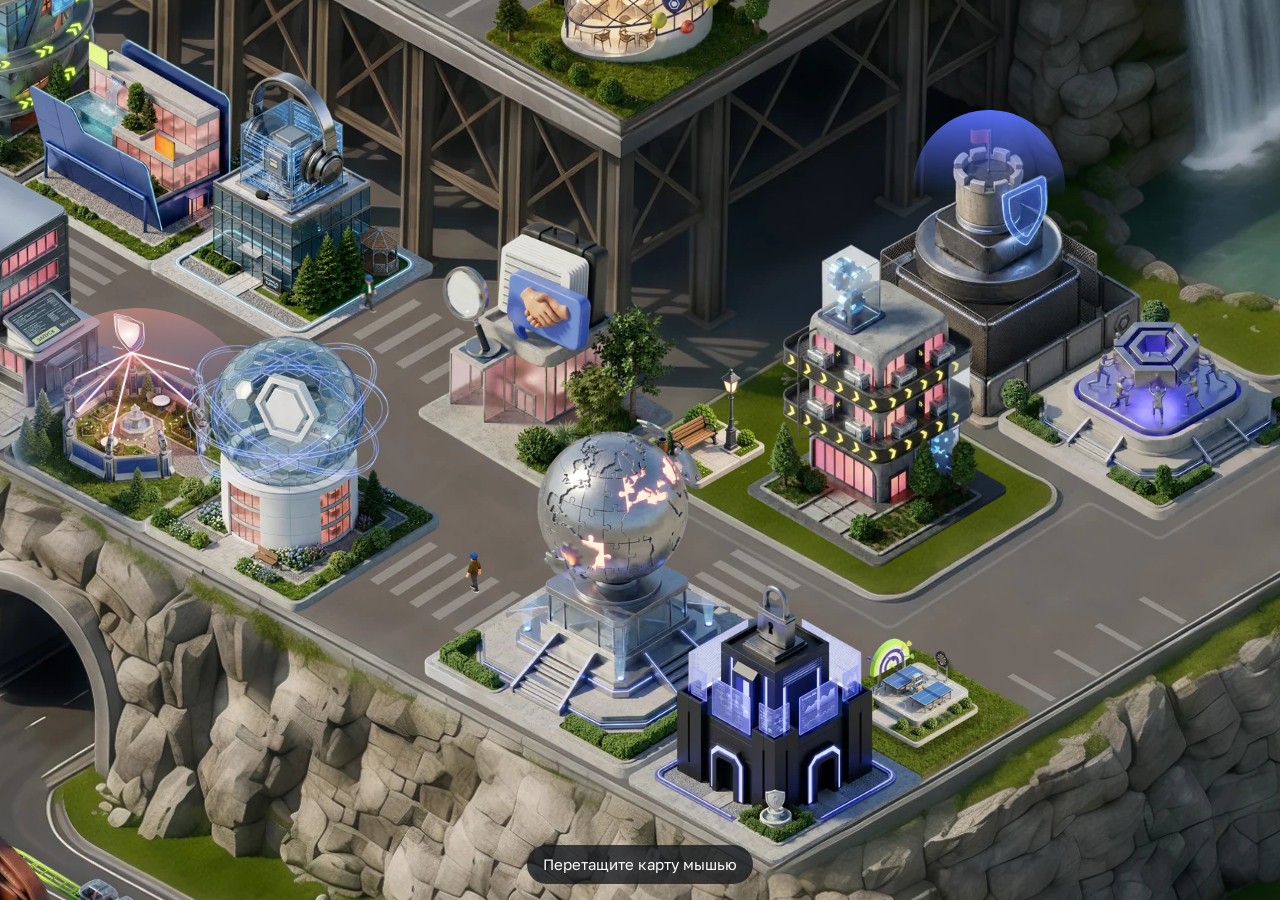
==== index.html @ aabb8e50 "Обновлён спрайт ходьбы пешехода (m1, вниз), версия кэша 20261022c" ====
<!doctype html>
<html lang="ru" class="ctc-doc">
<head>
  <meta charset="utf-8">
  <meta name="viewport" content="width=device-width, initial-scale=1, viewport-fit=cover">
  <title>Город CrossTech - интерактивная карта</title>
  <meta name="description" content="Интерактивная карта кибергорода CrossTech: здания отделов, машины, жители.">
  <meta name="theme-color" content="#6f8f2e">
  <link rel="stylesheet" href="css/city.css?v=20261022c">
</head>
<body>

  <!--
    Корневой блок карты. При встраивании прямо в страницу сайта достаточно
    перенести этот <section>, <dialog> ниже и подключить css/js (см. README).
    Карта в реальном размере макета; data-scale="0.6" — уменьшить, если понадобится.
  -->
  <section class="ctc" id="ctc-city" data-state="loading"
           aria-labelledby="ctc-title" aria-describedby="ctc-help">
    <h1 class="ctc-sr" id="ctc-title">Интерактивная карта города CrossTech</h1>
    <p class="ctc-sr" id="ctc-help">Здания на карте — кнопки. Нажмите на здание или выберите его клавишей Tab и нажмите Enter, чтобы открыть описание.</p>

    <div class="ctc-viewport" tabindex="-1">
      <div class="ctc-sizer">
        <div class="ctc-stage" role="group" aria-label="Карта города">
          <img class="ctc-bg" alt="" width="3029" height="2274" fetchpriority="high"
               src="assets/map/city-bg-small.webp?v=20261022c"
               data-src-small="assets/map/city-bg-small.webp?v=20261022c"
               data-src-full="assets/map/city-bg.webp?v=20261022c">
          <div class="ctc-world"></div>
          <div class="ctc-clouds" aria-hidden="true"></div>
        </div>
      </div>
    </div>

    <div class="ctc-hint" aria-hidden="true"></div>
    <div class="ctc-loader" aria-hidden="true">Загружаем город…</div>
    <noscript><p style="position:absolute;inset:auto 0 0 0;margin:0;padding:12px;background:#fff;text-align:center">Для интерактивной карты включите JavaScript.</p></noscript>
  </section>

  <dialog class="ctc-dialog" id="ctc-dialog" aria-labelledby="ctc-dialog-title" aria-describedby="ctc-dialog-text">
    <div class="ctc-card">
      <div class="ctc-card__head">
        <span class="ctc-tag" hidden></span>
        <button class="ctc-close" type="button" aria-label="Закрыть">
          <svg viewBox="0 0 36.3384 36.3384" aria-hidden="true" focusable="false">
            <circle cx="18.1692" cy="18.1692" r="18.1692"/>
            <path d="M11.0231 22.134L15.3292 17.8278L11.0762 13.5748L13.5748 11.0762L17.8278 15.3292L22.134 11.0231L24.7389 13.628L20.4328 17.9342L24.6858 22.1871L22.1871 24.6858L17.9342 20.4328L13.628 24.7389L11.0231 22.134Z"/>
          </svg>
        </button>
      </div>
      <div class="ctc-card__pic"><img alt="" width="986" height="836" decoding="async"></div>
      <div class="ctc-card__body">
        <h2 class="ctc-card__title" id="ctc-dialog-title"></h2>
        <div class="ctc-card__text" id="ctc-dialog-text"></div>
      </div>
      <div class="ctc-card__actions" hidden><a class="ctc-btn" href="#"></a></div>
    </div>
  </dialog>

  <script src="js/links.js?v=20261022c"></script>
  <script src="js/config.js?v=20261022c"></script>
  <script src="js/scene-data.js?v=20261022c"></script>
  <script src="js/city.js?v=20261022c"></script>
</body>
</html>
---- css/city.css ----
/*
 * Город CrossTech — стили стенда.
 * Все классы с префиксом ctc-, глобальные теги не переопределяются,
 * поэтому файл можно подключать на страницу сайта без конфликтов.
 */

/* Golos Text (SIL OFL 1.1, assets/fonts/OFL.txt) встроен в CSS, чтобы работал и при открытии с диска */
@font-face {
  font-family: 'CTC Golos Text';
  src: url([data-uri]) format('woff2');
  font-weight: 400 600;
  font-style: normal;
  font-display: swap;
  unicode-range: U+0301, U+0400-045F, U+0490-0491, U+04B0-04B1, U+2116;
}
@font-face {
  font-family: 'CTC Golos Text';
  src: url([data-uri]) format('woff2');
  font-weight: 400 600;
  font-style: normal;
  font-display: swap;
  unicode-range: U+0000-00FF, U+0131, U+0152-0153, U+02BB-02BC, U+02C6, U+02DA, U+02DC, U+2000-206F, U+20AC, U+2122, U+2212, U+FEFF, U+FFFD;
}

/* ------------------------------------------------------------------ страница стенда
 * Только для самостоятельного index.html; при встраивании секции не нужны.
 */
html.ctc-doc, html.ctc-doc body {
  margin: 0;
  padding: 0;
  height: 100%;
  background: #6f8f2e;
}
html.ctc-doc, html.ctc-doc body { overflow: hidden; }   /* на странице стенда только карта — прокрутка не нужна */
html.ctc-lock { overflow: hidden; }

/* ------------------------------------------------------------------ корень */
.ctc, .ctc-dialog {
  --ctc-font: 'CTC Golos Text', 'Golos Text', system-ui, -apple-system, 'Segoe UI', Roboto, Arial, sans-serif;
  --ctc-ease: cubic-bezier(.42, 0, .58, 1);
}
.ctc {
  --ctc-k: 0.4;                 /* масштаб карты, считает JS */
  position: relative;
  box-sizing: border-box;
  width: 100%;
  height: var(--ctc-h, auto);
  aspect-ratio: var(--ctc-ratio, auto);
  overflow: hidden;
  background: #6f8f2e;
  font-family: var(--ctc-font);
  line-height: 1.25;
  color: #000;
  -webkit-text-size-adjust: 100%;
  -webkit-tap-highlight-color: transparent;
}
.ctc *, .ctc *::before, .ctc *::after { box-sizing: inherit; }



.ctc-sr {
  position: absolute !important;
  width: 1px; height: 1px;
  margin: -1px; padding: 0;
  overflow: hidden;
  clip: rect(0 0 0 0);
  white-space: nowrap;
  border: 0;
}

/* Скролл-контейнер: в режиме «fit» карта вписана целиком, в режиме «pan» её двигают пальцем */
.ctc-viewport {
  position: absolute;
  inset: 0;
  overflow: hidden;
  overscroll-behavior: contain;
  scrollbar-width: none;
  outline: none;
}
.ctc-viewport::-webkit-scrollbar { display: none; }
.ctc[data-mode="pan"] .ctc-viewport {
  overflow: auto;
  touch-action: pan-x pan-y;   /* только прокрутка пальцем, без щипкового зума */
  -webkit-overflow-scrolling: touch;
  cursor: grab;
}
.ctc[data-mode="pan"] .ctc-viewport.is-dragging { cursor: grabbing; }

.ctc-sizer {
  position: relative;
  width: calc(3029px * var(--ctc-k));
  height: calc(2274px * var(--ctc-k));
  margin: 0 auto;
}

/* Сцена в координатах макета, масштабируется одним transform — координаты не «съезжают» */
.ctc-stage {
  position: absolute;
  left: 0; top: 0;
  width: 3029px;
  height: 2274px;
  transform: scale(var(--ctc-k));
  transform-origin: 0 0;
  overflow: hidden;
  contain: layout paint;
  user-select: none;
  -webkit-user-select: none;
}
.ctc-stage img { -webkit-user-drag: none; user-select: none; }

.ctc-bg {
  position: absolute;
  left: 0; top: 0;
  width: 3029px;
  height: 2274px;
  display: block;
  max-width: none;
  pointer-events: none;
}

.ctc-world {
  position: absolute;
  inset: 0;
  pointer-events: none;
}

/* ------------------------------------------------------------------ здания */
.ctc-bld {
  position: absolute;
  left: 0; top: 0;
  width: 0; height: 0;
  pointer-events: none;
  transition: opacity .2s var(--ctc-ease), filter .2s var(--ctc-ease);
}
@media (hover: hover) and (pointer: fine) {
  .ctc-bld:hover { opacity: .7; }
}
.ctc-bld.is-active { opacity: .7; }
.ctc-bld.is-kbd-focus {
  opacity: 1;
  filter: drop-shadow(0 0 3px #fff) drop-shadow(0 0 10px #2f6bff);
}

.ctc-part {
  position: absolute;
  display: flex;
  align-items: center;
  justify-content: center;
  pointer-events: none;
}
.ctc-inner {
  position: relative;
  flex: none;
}
.ctc-clip {
  position: absolute;
  inset: 0;
}
.ctc-clip.is-crop { overflow: hidden; }
.ctc-img {
  position: absolute;
  display: block;
  max-width: none;
  pointer-events: none;
}
/* Зона клика повторяет силуэт здания (clip-path строится по альфа-каналу картинки) */
.ctc-hit {
  position: absolute;
  display: block;
  margin: 0;
  padding: 0;
  border: 0;
  border-radius: 0;
  background: transparent;
  color: transparent;
  font: inherit;
  cursor: pointer;
  pointer-events: auto;
  -webkit-appearance: none;
  appearance: none;
  outline: none;
  touch-action: manipulation;
}

/* ------------------------------------------------------------------ плашка с названием при наведении
 * Макет Figma 671:1276. Положение и форму (шестигранник по размеру текста) считает JS.
 */
.ctc-tip {
  position: absolute;
  left: 0; top: 0;
  z-index: 5500;               /* над облаками */
  pointer-events: none;
  opacity: 0;
  visibility: hidden;
  transform: translateY(6px);
  transition: opacity .2s var(--ctc-ease), transform .2s var(--ctc-ease), visibility 0s linear .2s;
}
.ctc-tip.is-below { transform: translateY(-6px); }
.ctc-tip.is-on {
  opacity: 1;
  visibility: visible;
  transform: none;
  transition-delay: 0s;
}
.ctc-tip__shape {
  position: absolute;
  left: 0; top: 0;
  display: block;
  overflow: visible;
}
.ctc-tip__fill { fill: #f0f0f1; fill-opacity: .84; }
.ctc-tip__stroke { fill: none; stroke: #5770f5; stroke-width: 6; }   /* половина обводки обрезана формой: 3 px внутрь, как в макете */
.ctc-tip__arrow { fill: #5770f5; }
.ctc-tip__text {
  position: relative;
  display: block;
  box-sizing: content-box;
  width: max-content;
  max-width: 420px;            /* длиннее — перенос на вторую строку (самое длинное название как раз в 2 строки) */
  margin-bottom: 26px;         /* место под указатель */
  padding: 18.5px 33px;
  font-size: 24px;
  font-weight: 400;
  line-height: 29px;
  color: #000;
  text-align: center;
  text-shadow: 0 4px 4px rgba(0, 0, 0, .25);
  text-wrap: balance;
  white-space: normal;
}
.ctc-tip.is-below .ctc-tip__text { margin: 26px 0 0; }

/* ------------------------------------------------------------------ декор, машины, люди */
.ctc-decor, .ctc-car, .ctc-walker, .ctc-person {
  position: absolute;
  left: 0; top: 0;
  pointer-events: none;
}
.ctc-decor img { display: block; width: 100%; height: 100%; max-width: none; }

.ctc-car {
  width: 80px;
  height: 80px;
  background-repeat: no-repeat;
  background-size: 400% 100%;
  will-change: transform, opacity;
}

.ctc-walker {
  width: 18.22px;
  height: 46.82px;
  will-change: transform;
}
.ctc-walker > span {
  display: block;
  width: 100%;
  height: 100%;
  background-repeat: no-repeat;
  background-size: 1000% 100%;
}
.ctc-walker.is-flip > span { transform: scaleX(-1); }

/* Статичные люди: «дыхание» — рост от ног (transform-origin снизу) */
.ctc-person {
  width: 18.22px;
  height: 46.82px;
}
.ctc-person > img {
  display: block;
  width: 100%;
  height: 100%;
  max-width: none;
  transform-origin: 50% 100%;
  animation: ctc-breathe var(--ctc-bd, 4s) ease-in-out var(--ctc-bdelay, 0s) infinite;
}
.ctc-person.is-flip > img { scale: -1 1; }
@keyframes ctc-breathe {
  0%, 100% { transform: scaleY(1) rotate(0deg); }
  30%      { transform: scaleY(1.024) rotate(var(--ctc-sway, .6deg)); }
  60%      { transform: scaleY(1.008) rotate(calc(var(--ctc-sway, .6deg) * -.6)); }
}

/* ------------------------------------------------------------------ облака */
.ctc-clouds {
  position: absolute;
  inset: 0;
  pointer-events: none;
  z-index: 5000;
}
.ctc-cloud {
  position: absolute;
  pointer-events: none;
}
.ctc-cloud > img {
  display: block;
  width: 100%;
  height: 100%;
  max-width: none;
  animation: ctc-drift var(--ctc-dur, 60s) ease-in-out var(--ctc-delay, 0s) infinite alternate;
  will-change: transform;
}
@keyframes ctc-drift {
  from { transform: translate3d(0, 0, 0); }
  to   { transform: translate3d(var(--ctc-dx, 120px), var(--ctc-dy, 0px), 0); }
}

/* ------------------------------------------------------------------ подсказка для тач-режима */
.ctc-hint {
  position: absolute;
  left: 50%;
  bottom: 16px;
  z-index: 3;
  padding: 10px 16px;
  border-radius: 999px;
  background: rgba(20, 24, 30, .78);
  color: #fff;
  font-size: 15px;
  white-space: nowrap;
  transform: translate(-50%, 8px);
  opacity: 0;
  pointer-events: none;
  transition: opacity .35s var(--ctc-ease), transform .35s var(--ctc-ease);
}
.ctc-hint.is-on { opacity: 1; transform: translate(-50%, 0); }

.ctc-loader {
  position: absolute;
  inset: 0;
  z-index: 4;
  display: grid;
  place-items: center;
  background: #6f8f2e;
  color: #fff;
  font-size: 16px;
  transition: opacity .4s var(--ctc-ease), visibility .4s;
}
.ctc[data-state="ready"] .ctc-loader { opacity: 0; visibility: hidden; }

/* ------------------------------------------------------------------ попап */
.ctc-dialog {
  box-sizing: border-box;
  position: fixed;
  inset: 0;
  width: 100%;
  height: 100%;
  max-width: none;
  max-height: none;
  margin: 0;
  padding: 16px;
  border: 0;
  background: rgba(0, 0, 0, 0);
  display: none;
  align-items: center;
  justify-content: center;
  overflow: hidden;              /* попап всегда помещается целиком — прокрутки нет */
  overscroll-behavior: contain;
  font-family: var(--ctc-font);
  line-height: 1.25;
  color: #000;
  transition: background-color .3s var(--ctc-ease);
}
.ctc-dialog[open] { display: flex; }
.ctc-dialog::backdrop { background: transparent; }
.ctc-dialog.is-open { background: rgba(0, 0, 0, .7); }
.ctc-dialog *, .ctc-dialog *::before, .ctc-dialog *::after { box-sizing: border-box; }

.ctc-card {
  position: relative;
  display: flex;
  flex-direction: column;
  gap: 34px;
  width: min(548px, 100%);
  max-height: 100%;
  overflow: hidden;
  margin: auto;
  padding: 27.25px 27.25px 45.4px;
  border-radius: 27.25px;
  background: #f0f0f1;
  box-shadow: 0 3.63px 4.09px rgba(0, 0, 0, .69);
  opacity: 0;
  transform: translate3d(0, 56px, 0);
  transition: opacity .3s var(--ctc-ease), transform .3s var(--ctc-ease);
}
.ctc-dialog.is-open .ctc-card { opacity: 1; transform: none; }

.ctc-card__head {
  display: flex;
  align-items: flex-start;
  justify-content: flex-end;
  gap: 16px;
  min-height: 36.34px;
}
.ctc-tag {
  margin-right: auto;
  padding: 9.08px 18.17px;
  border: .91px solid #c7f802;
  border-radius: 23px;
  background: rgba(199, 248, 2, .3);
  color: #547c15;
  font-size: 21.8px;
  line-height: 1;
  white-space: nowrap;
}
.ctc-close {
  flex: none;
  width: 36.34px;
  height: 36.34px;
  margin: 0;
  padding: 0;
  border: 0;
  border-radius: 50%;
  background: transparent;
  cursor: pointer;
  -webkit-appearance: none;
  appearance: none;
}
.ctc-close svg { display: block; width: 100%; height: 100%; }
.ctc-close circle, .ctc-close path { transition: fill .3s var(--ctc-ease); }
.ctc-close circle { fill: #2b2f36; }
.ctc-close path { fill: #beced7; }
@media (hover: hover) {
  .ctc-close:hover circle { fill: #fff; }
  .ctc-close:hover path { fill: #2b2f36; }
}

.ctc-card__pic {
  /* высота по пропорции 493:418 от ширины карточки; если экран низкий — картинка сжимается первой */
  --ctc-pad: 54.5px;
  position: relative;
  flex: 0 1 calc((min(548px, 100vw - 32px) - var(--ctc-pad)) * .8479);
  min-height: 0;
  width: 100%;
  margin: 0 auto;
}
.ctc-card__pic.is-glow-a { background: radial-gradient(43% 30% at 50% 62.4%, rgba(0,0,0,.19) 62%, rgba(0,0,0,0) 100%); }
.ctc-card__pic.is-glow-b { background: radial-gradient(41% 33% at 51% 63.4%, rgba(0,0,0,.25) 71%, rgba(0,0,0,0) 100%); }
.ctc-card__pic img {
  position: absolute;
  inset: 0;
  width: 100%;
  height: 100%;
  max-width: none;
  object-fit: contain;
  opacity: 0;
  transition: opacity .25s var(--ctc-ease);
}
.ctc-card__pic img.is-loaded { opacity: 1; }

.ctc-card__body {
  display: flex;
  flex-direction: column;
  gap: 18.17px;
  word-break: break-word;
}
.ctc-card__title {
  margin: 0;
  font-size: clamp(24px, 3.2vw + 12px, 36.34px);
  font-weight: 600;
  line-height: 1.2;
  letter-spacing: 0;
}
.ctc-card__text { font-size: 16px; font-weight: 400; line-height: 1.25; }
.ctc-card__text p { margin: 0 0 5.45px; white-space: pre-line; }
.ctc-card__text p:last-child { margin-bottom: 0; }
.ctc-card__text a { color: inherit; text-decoration: underline; text-underline-offset: 2px; }

.ctc-btn {
  align-self: flex-start;
  display: inline-flex;
  align-items: center;
  justify-content: center;
  min-width: 235px;
  min-height: 64px;
  padding: 19.08px 57.23px;
  border-radius: 15px;
  background: #ff6a57;
  color: #000;
  font-size: 21.8px;
  font-weight: 600;
  line-height: 1.2;
  text-decoration: none;
  white-space: nowrap;
  transition: background-color .3s var(--ctc-ease), color .3s var(--ctc-ease);
}
@media (hover: hover) {
  .ctc-btn:hover { background: #ff523d; color: #fff; }
}

.ctc-dialog :focus-visible,
.ctc :focus-visible {
  outline: 3px solid #2f6bff;
  outline-offset: 3px;
}
.ctc .ctc-hit:focus-visible { outline: none; }

.ctc-card__head, .ctc-card__body, .ctc-card__actions { flex: none; }

@media (max-width: 480px) {
  .ctc-card { gap: 22px; padding: 18px 18px 26px; border-radius: 22px; }
  .ctc-card__pic { --ctc-pad: 36px; }
  .ctc-tag { font-size: 17px; padding: 7px 14px; }
  .ctc-btn { min-width: 0; width: 100%; min-height: 56px; padding: 14px 24px; font-size: 19px; }
}

/* Невысокие экраны и iframe: компактнее, чтобы карточка входила без прокрутки */
@media (max-height: 760px) {
  .ctc-card { gap: 20px; padding: 20px 22px 26px; }
  .ctc-card__title { font-size: clamp(22px, 2.4vw + 10px, 30px); }
  .ctc-btn { min-height: 52px; padding: 13px 40px; font-size: 19px; }
}
@media (max-height: 560px) {
  .ctc-dialog { padding: 10px; }
  .ctc-card { gap: 12px; padding: 14px 18px 18px; }
  .ctc-card__title { font-size: 20px; }
  .ctc-card__text { font-size: 14px; }
  .ctc-btn { min-height: 44px; padding: 10px 28px; font-size: 17px; }
}

/* ------------------------------------------------------------------ отладка (?debug=1) */
.ctc-debug {
  position: absolute;
  left: 0; top: 0;
  width: 3029px;
  height: 2274px;
  z-index: 6000;
  pointer-events: none;
  overflow: visible;
}
.ctc-debug-panel {
  position: absolute;
  left: 8px; top: 8px;
  z-index: 7;
  padding: 6px 10px;
  border-radius: 8px;
  background: rgba(0, 0, 0, .7);
  color: #9f9;
  font: 12px/1.4 ui-monospace, Menlo, Consolas, monospace;
  pointer-events: none;
  white-space: pre;
}

/* Служебный режим скриншотов (?shot): без переходов */
html.ctc-shot *, html.ctc-shot *::before { transition: none !important; }

/* ------------------------------------------------------------------ меньше движения */
@media (prefers-reduced-motion: reduce) {
  .ctc-person > img, .ctc-cloud > img { animation: none; }
  .ctc-card, .ctc-dialog, .ctc-bld, .ctc-hint, .ctc-tip { transition-duration: .01s; }
  .ctc-tip, .ctc-tip.is-below { transform: none; }
  .ctc-card { transform: none; }
}
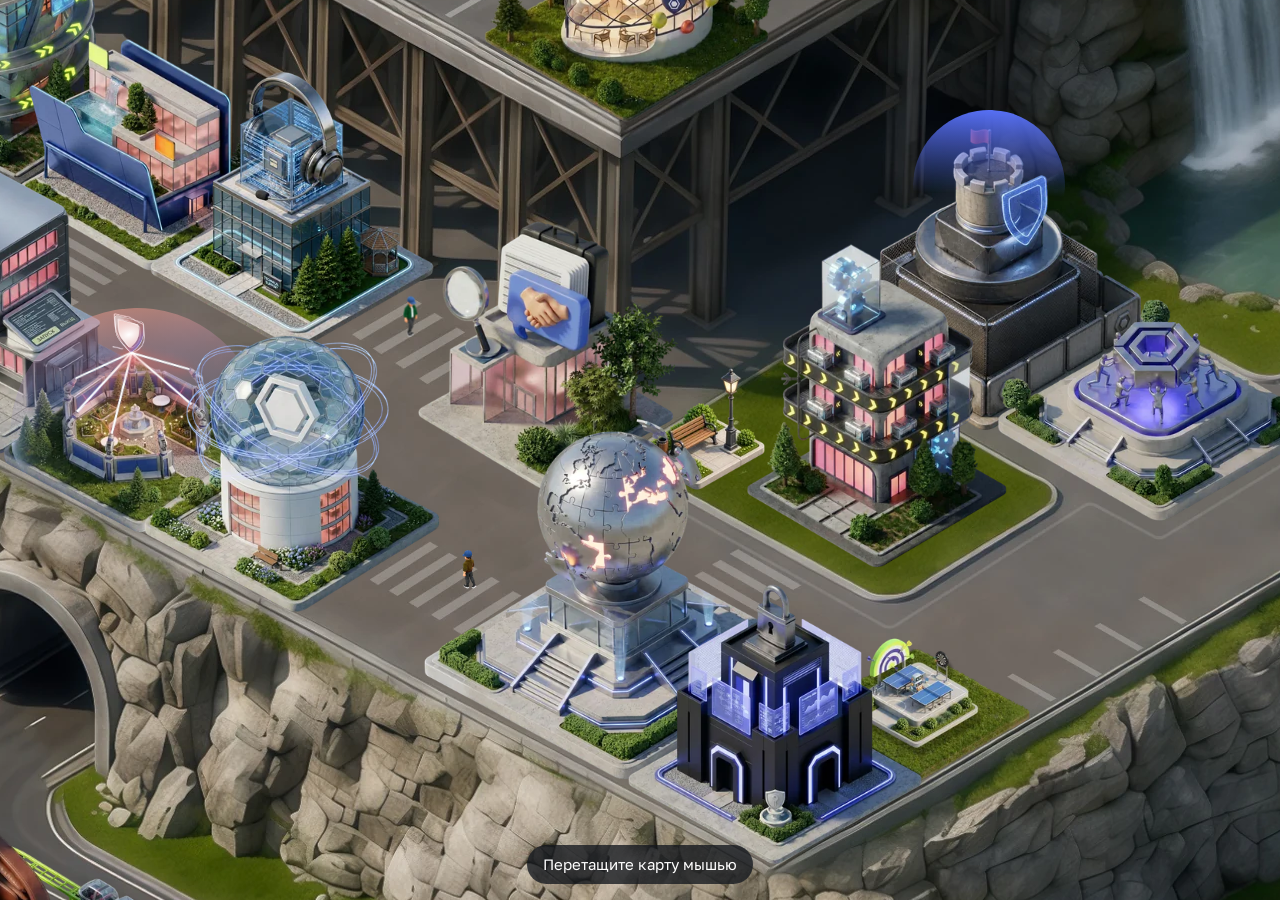
==== commit 1f533132: "Лавочки у здания с горками поверх здания, убрана полоска по краю фона" ====
--- a/index.html
+++ b/index.html
@@ -6,7 +6,7 @@
   <title>Город CrossTech - интерактивная карта</title>
   <meta name="description" content="Интерактивная карта кибергорода CrossTech: здания отделов, машины, жители.">
   <meta name="theme-color" content="#6f8f2e">
-  <link rel="stylesheet" href="css/city.css?v=20261022c">
+  <link rel="stylesheet" href="css/city.css?v=20261022d">
 </head>
 <body>
 
@@ -24,9 +24,9 @@
       <div class="ctc-sizer">
         <div class="ctc-stage" role="group" aria-label="Карта города">
           <img class="ctc-bg" alt="" width="3029" height="2274" fetchpriority="high"
-               src="assets/map/city-bg-small.webp?v=20261022c"
-               data-src-small="assets/map/city-bg-small.webp?v=20261022c"
-               data-src-full="assets/map/city-bg.webp?v=20261022c">
+               src="assets/map/city-bg-small.webp?v=20261022d"
+               data-src-small="assets/map/city-bg-small.webp?v=20261022d"
+               data-src-full="assets/map/city-bg.webp?v=20261022d">
           <div class="ctc-world"></div>
           <div class="ctc-clouds" aria-hidden="true"></div>
         </div>
@@ -58,9 +58,9 @@
     </div>
   </dialog>
 
-  <script src="js/links.js?v=20261022c"></script>
-  <script src="js/config.js?v=20261022c"></script>
-  <script src="js/scene-data.js?v=20261022c"></script>
-  <script src="js/city.js?v=20261022c"></script>
+  <script src="js/links.js?v=20261022d"></script>
+  <script src="js/config.js?v=20261022d"></script>
+  <script src="js/scene-data.js?v=20261022d"></script>
+  <script src="js/city.js?v=20261022d"></script>
 </body>
 </html>
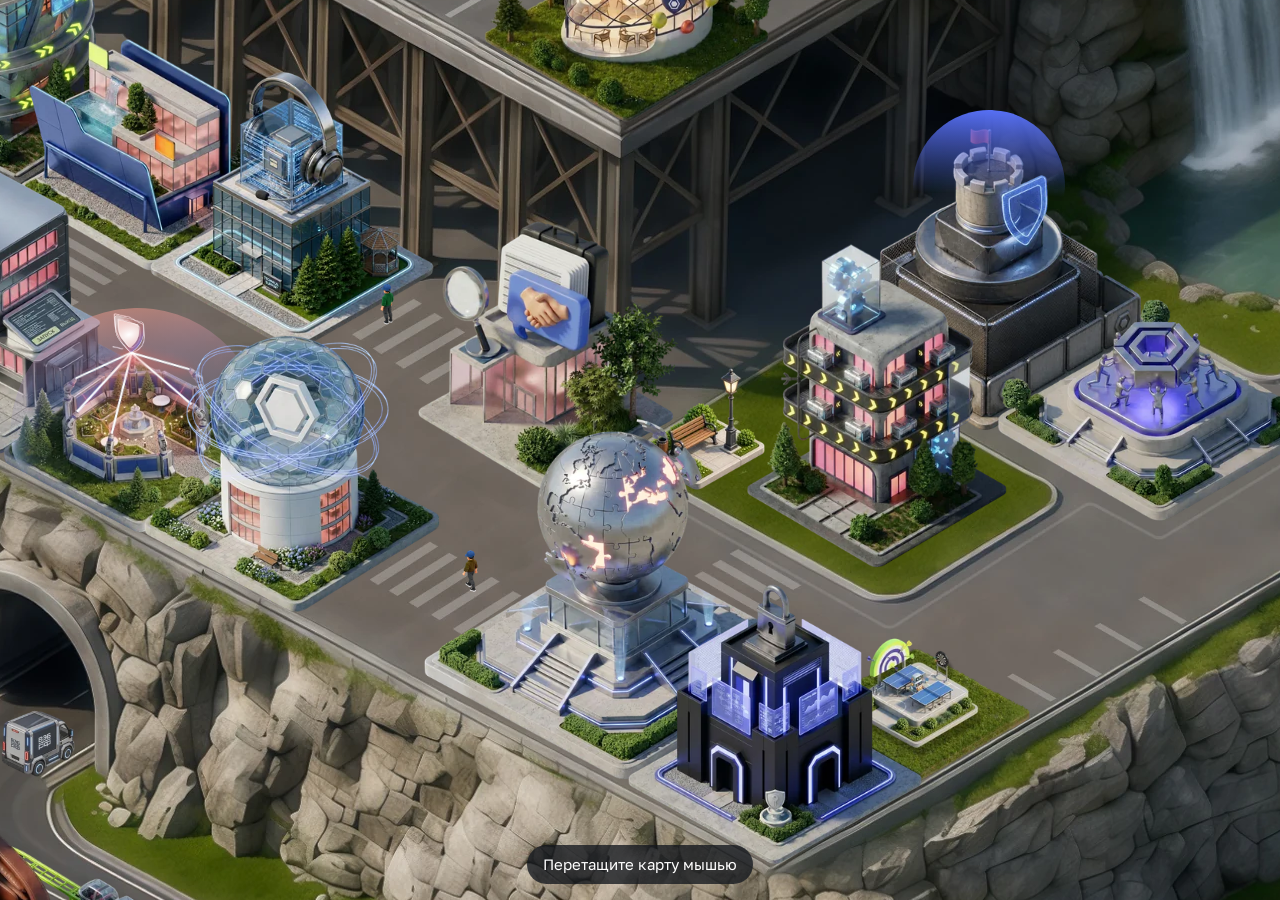
==== commit 18f1431f: "Пешеходы не дёргаются: идут за попутным без рывков, шаг после остановки с начала" ====
--- a/index.html
+++ b/index.html
@@ -6,7 +6,7 @@
   <title>Город CrossTech - интерактивная карта</title>
   <meta name="description" content="Интерактивная карта кибергорода CrossTech: здания отделов, машины, жители.">
   <meta name="theme-color" content="#6f8f2e">
-  <link rel="stylesheet" href="css/city.css?v=20261022d">
+  <link rel="stylesheet" href="css/city.css?v=20261022e">
 </head>
 <body>
 
@@ -24,9 +24,9 @@
       <div class="ctc-sizer">
         <div class="ctc-stage" role="group" aria-label="Карта города">
           <img class="ctc-bg" alt="" width="3029" height="2274" fetchpriority="high"
-               src="assets/map/city-bg-small.webp?v=20261022d"
-               data-src-small="assets/map/city-bg-small.webp?v=20261022d"
-               data-src-full="assets/map/city-bg.webp?v=20261022d">
+               src="assets/map/city-bg-small.webp?v=20261022e"
+               data-src-small="assets/map/city-bg-small.webp?v=20261022e"
+               data-src-full="assets/map/city-bg.webp?v=20261022e">
           <div class="ctc-world"></div>
           <div class="ctc-clouds" aria-hidden="true"></div>
         </div>
@@ -58,9 +58,9 @@
     </div>
   </dialog>
 
-  <script src="js/links.js?v=20261022d"></script>
-  <script src="js/config.js?v=20261022d"></script>
-  <script src="js/scene-data.js?v=20261022d"></script>
-  <script src="js/city.js?v=20261022d"></script>
+  <script src="js/links.js?v=20261022e"></script>
+  <script src="js/config.js?v=20261022e"></script>
+  <script src="js/scene-data.js?v=20261022e"></script>
+  <script src="js/city.js?v=20261022e"></script>
 </body>
 </html>
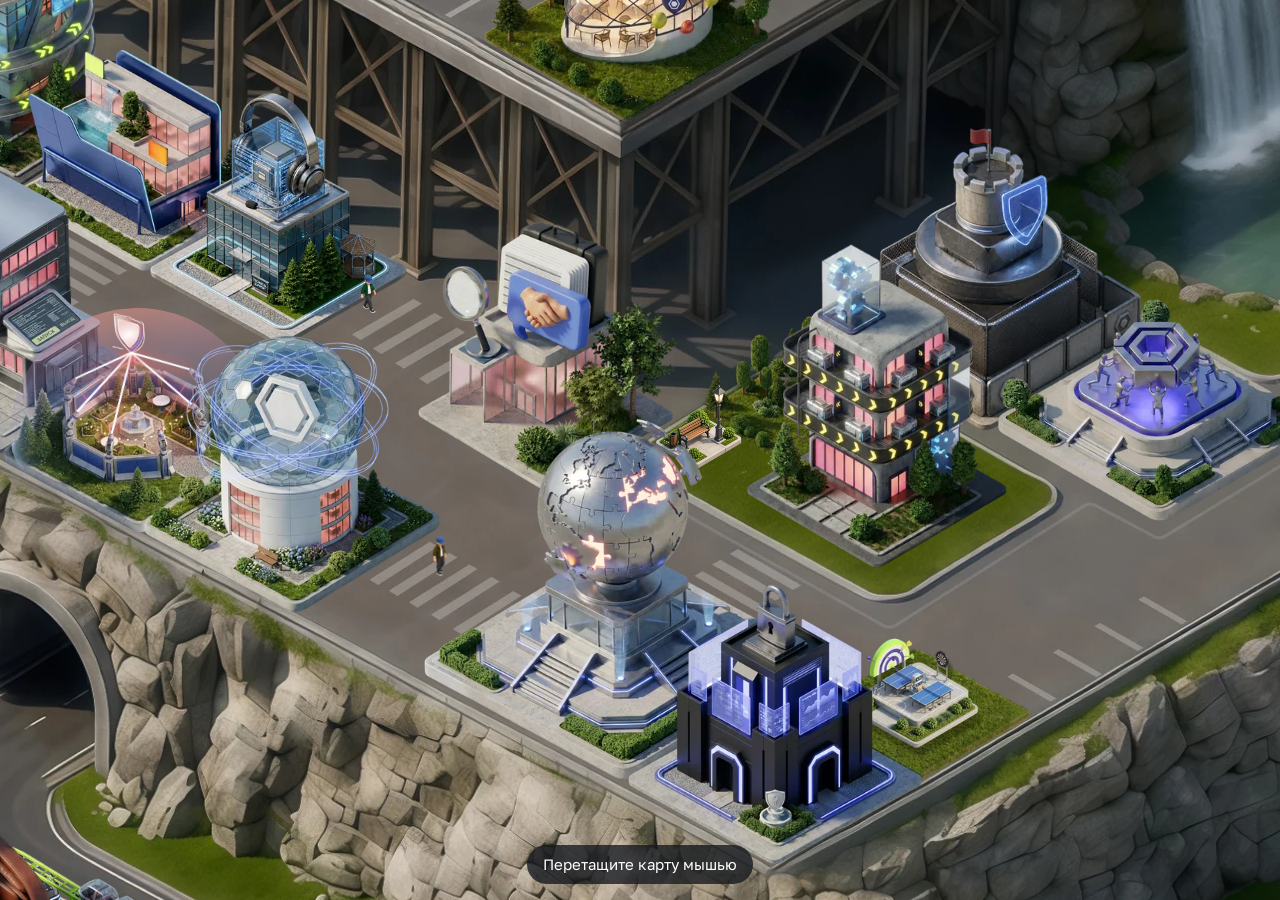
==== commit 40b3ee99: "Правки из Фигмы: кафе, ОД, ОТП, маркетинг, деревья на плато; подсветка ДОЗ как в макете" ====
--- a/index.html
+++ b/index.html
@@ -6,7 +6,7 @@
   <title>Город CrossTech - интерактивная карта</title>
   <meta name="description" content="Интерактивная карта кибергорода CrossTech: здания отделов, машины, жители.">
   <meta name="theme-color" content="#6f8f2e">
-  <link rel="stylesheet" href="css/city.css?v=20261022e">
+  <link rel="stylesheet" href="css/city.css?v=20261022f">
 </head>
 <body>
 
@@ -24,9 +24,9 @@
       <div class="ctc-sizer">
         <div class="ctc-stage" role="group" aria-label="Карта города">
           <img class="ctc-bg" alt="" width="3029" height="2274" fetchpriority="high"
-               src="assets/map/city-bg-small.webp?v=20261022e"
-               data-src-small="assets/map/city-bg-small.webp?v=20261022e"
-               data-src-full="assets/map/city-bg.webp?v=20261022e">
+               src="assets/map/city-bg-small.webp?v=20261022f"
+               data-src-small="assets/map/city-bg-small.webp?v=20261022f"
+               data-src-full="assets/map/city-bg.webp?v=20261022f">
           <div class="ctc-world"></div>
           <div class="ctc-clouds" aria-hidden="true"></div>
         </div>
@@ -58,9 +58,9 @@
     </div>
   </dialog>
 
-  <script src="js/links.js?v=20261022e"></script>
-  <script src="js/config.js?v=20261022e"></script>
-  <script src="js/scene-data.js?v=20261022e"></script>
-  <script src="js/city.js?v=20261022e"></script>
+  <script src="js/links.js?v=20261022f"></script>
+  <script src="js/config.js?v=20261022f"></script>
+  <script src="js/scene-data.js?v=20261022f"></script>
+  <script src="js/city.js?v=20261022f"></script>
 </body>
 </html>
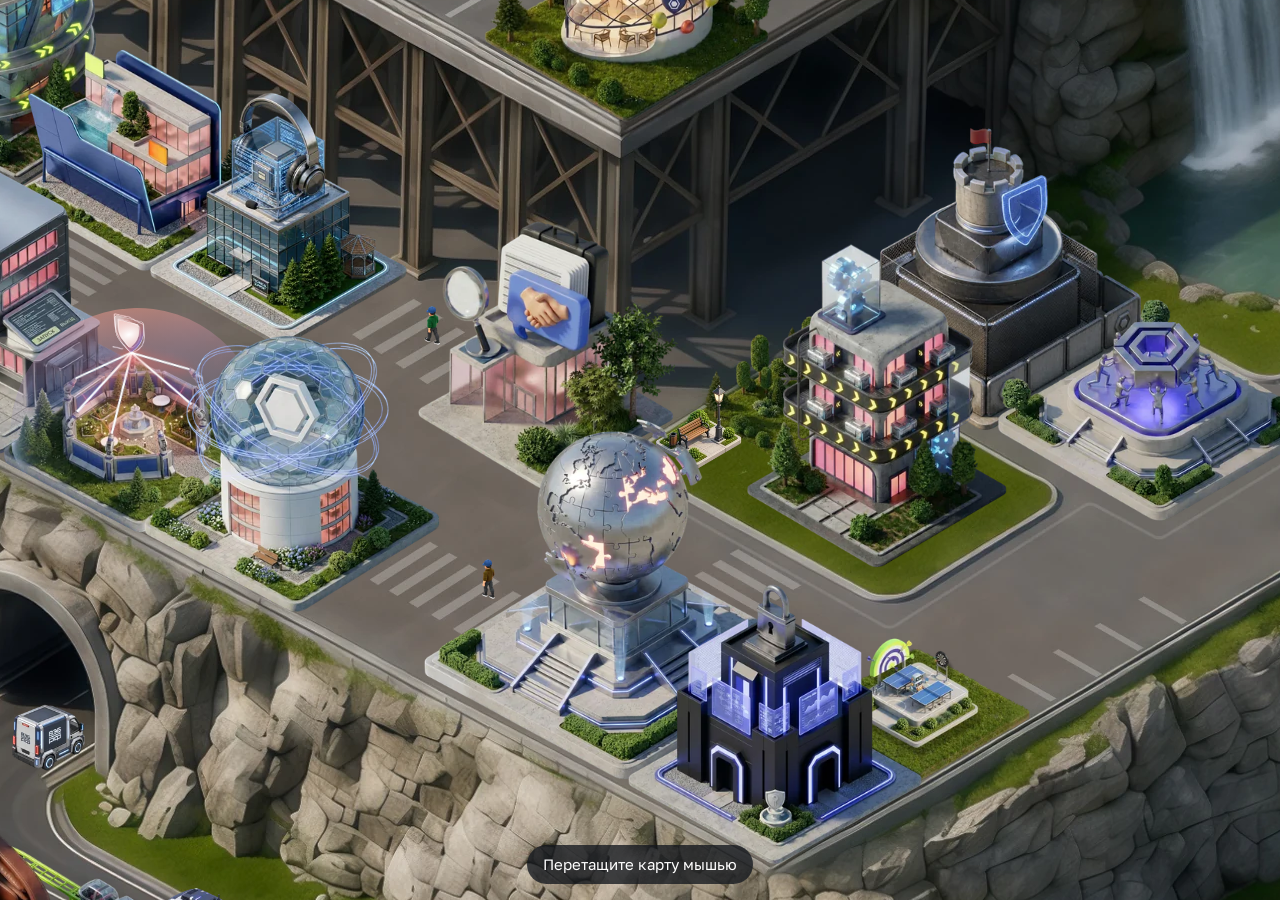
==== commit d780429f: "Машины не «исчезают» после очереди: нижний край только въезд, приоритет заезда на плато, въезд в лев" ====
--- a/index.html
+++ b/index.html
@@ -6,7 +6,7 @@
   <title>Город CrossTech - интерактивная карта</title>
   <meta name="description" content="Интерактивная карта кибергорода CrossTech: здания отделов, машины, жители.">
   <meta name="theme-color" content="#6f8f2e">
-  <link rel="stylesheet" href="css/city.css?v=20261022f">
+  <link rel="stylesheet" href="css/city.css?v=20261022g">
 </head>
 <body>
 
@@ -24,9 +24,9 @@
       <div class="ctc-sizer">
         <div class="ctc-stage" role="group" aria-label="Карта города">
           <img class="ctc-bg" alt="" width="3029" height="2274" fetchpriority="high"
-               src="assets/map/city-bg-small.webp?v=20261022f"
-               data-src-small="assets/map/city-bg-small.webp?v=20261022f"
-               data-src-full="assets/map/city-bg.webp?v=20261022f">
+               src="assets/map/city-bg-small.webp?v=20261022g"
+               data-src-small="assets/map/city-bg-small.webp?v=20261022g"
+               data-src-full="assets/map/city-bg.webp?v=20261022g">
           <div class="ctc-world"></div>
           <div class="ctc-clouds" aria-hidden="true"></div>
         </div>
@@ -58,9 +58,9 @@
     </div>
   </dialog>
 
-  <script src="js/links.js?v=20261022f"></script>
-  <script src="js/config.js?v=20261022f"></script>
-  <script src="js/scene-data.js?v=20261022f"></script>
-  <script src="js/city.js?v=20261022f"></script>
+  <script src="js/links.js?v=20261022g"></script>
+  <script src="js/config.js?v=20261022g"></script>
+  <script src="js/scene-data.js?v=20261022g"></script>
+  <script src="js/city.js?v=20261022g"></script>
 </body>
 </html>
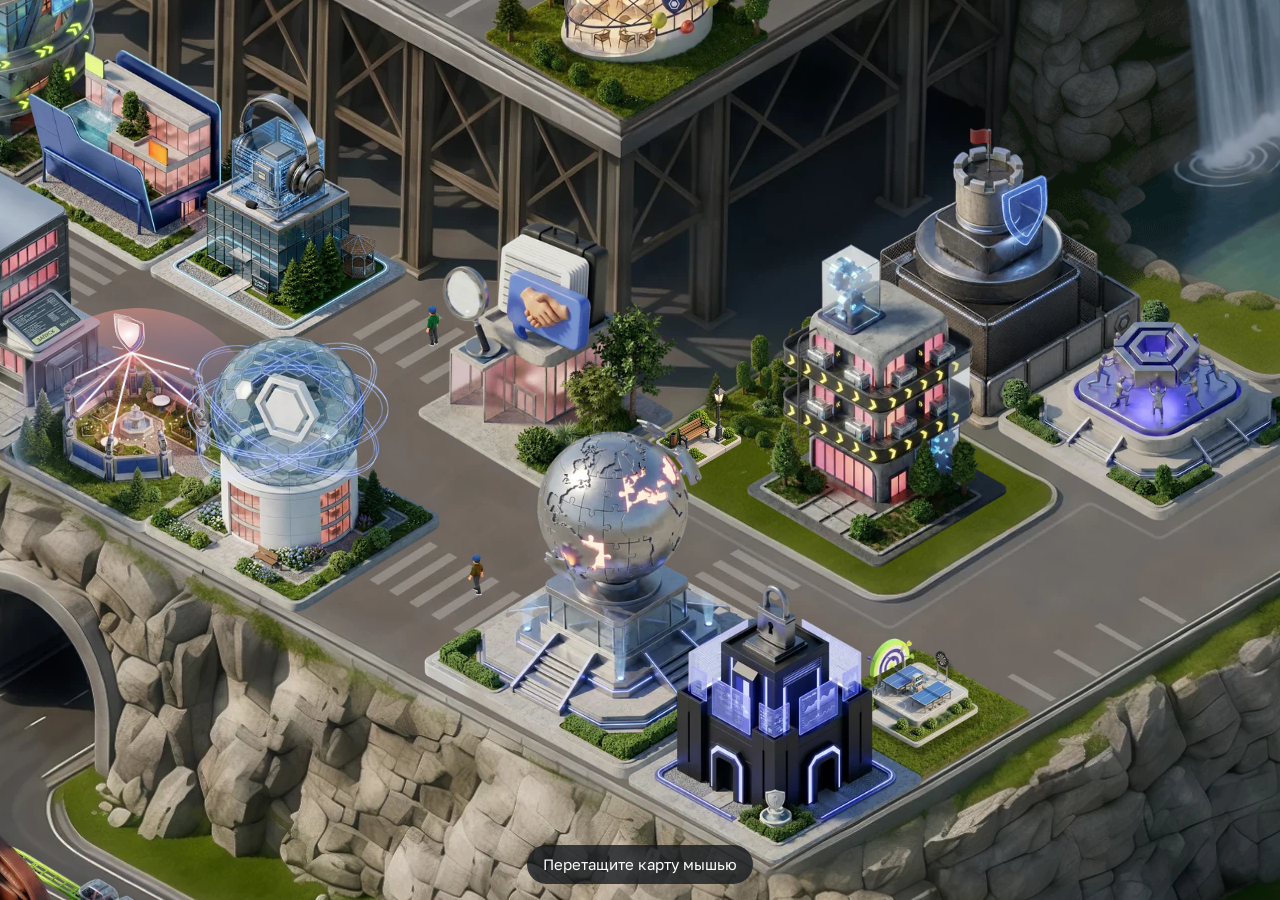
==== commit 652a4333: "По макету: водопад-GIF, новые деревья, поза «стоит» у пешеходов; битые картинки скрываются" ====
--- a/index.html
+++ b/index.html
@@ -6,7 +6,7 @@
   <title>Город CrossTech - интерактивная карта</title>
   <meta name="description" content="Интерактивная карта кибергорода CrossTech: здания отделов, машины, жители.">
   <meta name="theme-color" content="#6f8f2e">
-  <link rel="stylesheet" href="css/city.css?v=20261022g">
+  <link rel="stylesheet" href="css/city.css?v=20261022j">
 </head>
 <body>
 
@@ -24,9 +24,9 @@
       <div class="ctc-sizer">
         <div class="ctc-stage" role="group" aria-label="Карта города">
           <img class="ctc-bg" alt="" width="3029" height="2274" fetchpriority="high"
-               src="assets/map/city-bg-small.webp?v=20261022g"
-               data-src-small="assets/map/city-bg-small.webp?v=20261022g"
-               data-src-full="assets/map/city-bg.webp?v=20261022g">
+               src="assets/map/city-bg-small.webp?v=20261022j"
+               data-src-small="assets/map/city-bg-small.webp?v=20261022j"
+               data-src-full="assets/map/city-bg.webp?v=20261022j">
           <div class="ctc-world"></div>
           <div class="ctc-clouds" aria-hidden="true"></div>
         </div>
@@ -58,9 +58,9 @@
     </div>
   </dialog>
 
-  <script src="js/links.js?v=20261022g"></script>
-  <script src="js/config.js?v=20261022g"></script>
-  <script src="js/scene-data.js?v=20261022g"></script>
-  <script src="js/city.js?v=20261022g"></script>
+  <script src="js/links.js?v=20261022j"></script>
+  <script src="js/config.js?v=20261022j"></script>
+  <script src="js/scene-data.js?v=20261022j"></script>
+  <script src="js/city.js?v=20261022j"></script>
 </body>
 </html>
--- a/css/city.css
+++ b/css/city.css
@@ -237,6 +237,9 @@
   pointer-events: none;
 }
 .ctc-decor img { display: block; width: 100%; height: 100%; max-width: none; }
+/* анимированная вставка (водопад): невидима, пока файл не загрузился, затем плавно проявляется */
+.ctc-anim { opacity: 0; transition: opacity .6s ease; }
+.ctc-anim.is-loaded { opacity: 1; }
 
 .ctc-car {
   width: 80px;
@@ -256,7 +259,7 @@
   width: 100%;
   height: 100%;
   background-repeat: no-repeat;
-  background-size: 1000% 100%;
+  background-size: 1100% 100%;   /* 10 кадров ходьбы + кадр «стоит» */
 }
 .ctc-walker.is-flip > span { transform: scaleX(-1); }
 
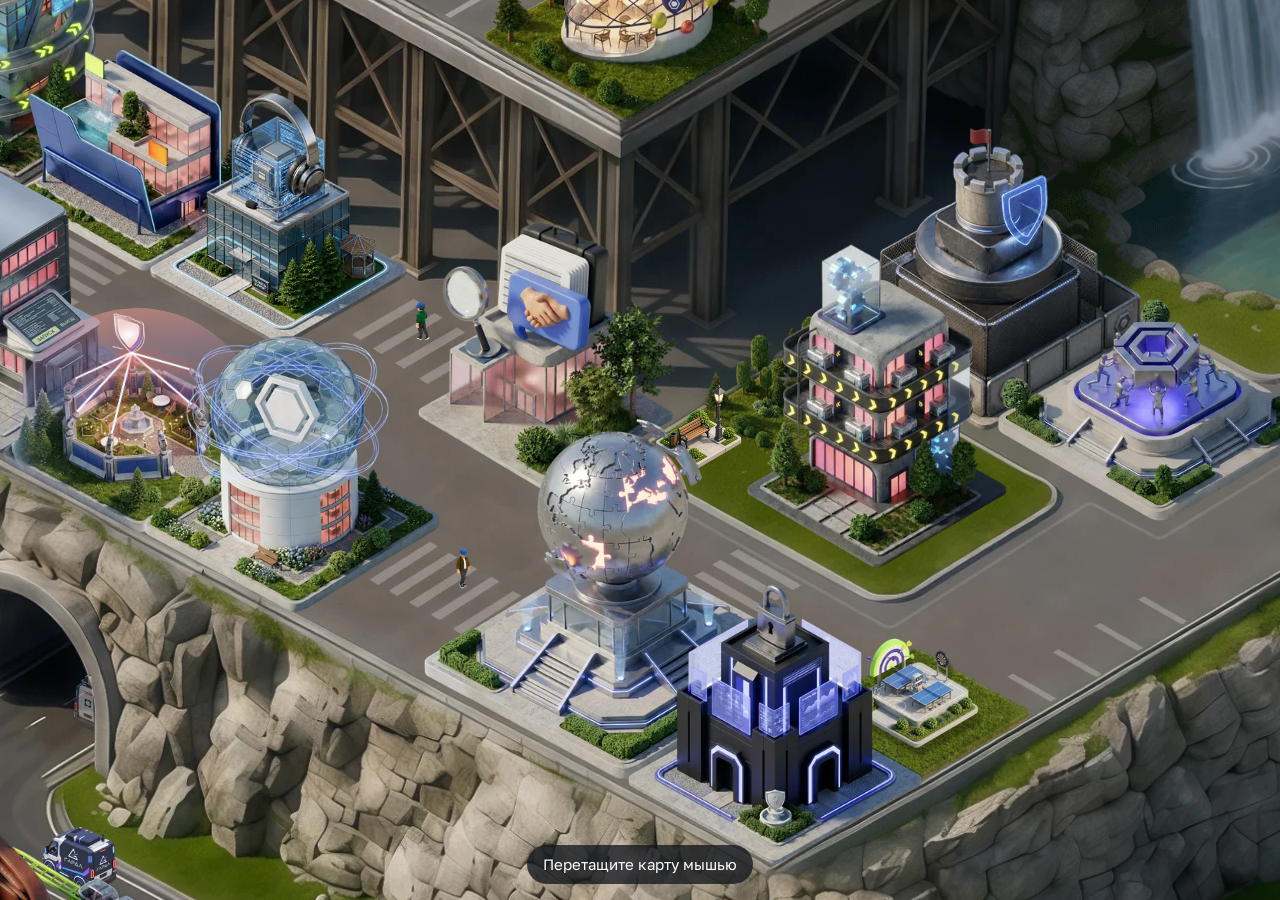
==== commit a9f6b31a: "Карта не оттягивается за край на iOS (overscroll-behavior: none)" ====
--- a/index.html
+++ b/index.html
@@ -6,7 +6,7 @@
   <title>Город CrossTech - интерактивная карта</title>
   <meta name="description" content="Интерактивная карта кибергорода CrossTech: здания отделов, машины, жители.">
   <meta name="theme-color" content="#6f8f2e">
-  <link rel="stylesheet" href="css/city.css?v=20261022j">
+  <link rel="stylesheet" href="css/city.css?v=20261022k">
 </head>
 <body>
 
@@ -24,9 +24,9 @@
       <div class="ctc-sizer">
         <div class="ctc-stage" role="group" aria-label="Карта города">
           <img class="ctc-bg" alt="" width="3029" height="2274" fetchpriority="high"
-               src="assets/map/city-bg-small.webp?v=20261022j"
-               data-src-small="assets/map/city-bg-small.webp?v=20261022j"
-               data-src-full="assets/map/city-bg.webp?v=20261022j">
+               src="assets/map/city-bg-small.webp?v=20261022k"
+               data-src-small="assets/map/city-bg-small.webp?v=20261022k"
+               data-src-full="assets/map/city-bg.webp?v=20261022k">
           <div class="ctc-world"></div>
           <div class="ctc-clouds" aria-hidden="true"></div>
         </div>
@@ -58,9 +58,9 @@
     </div>
   </dialog>
 
-  <script src="js/links.js?v=20261022j"></script>
-  <script src="js/config.js?v=20261022j"></script>
-  <script src="js/scene-data.js?v=20261022j"></script>
-  <script src="js/city.js?v=20261022j"></script>
+  <script src="js/links.js?v=20261022k"></script>
+  <script src="js/config.js?v=20261022k"></script>
+  <script src="js/scene-data.js?v=20261022k"></script>
+  <script src="js/city.js?v=20261022k"></script>
 </body>
 </html>
--- a/css/city.css
+++ b/css/city.css
@@ -31,7 +31,7 @@
   height: 100%;
   background: #6f8f2e;
 }
-html.ctc-doc, html.ctc-doc body { overflow: hidden; }   /* на странице стенда только карта — прокрутка не нужна */
+html.ctc-doc, html.ctc-doc body { overflow: hidden; overscroll-behavior: none; }   /* на странице стенда только карта — прокрутка не нужна */
 html.ctc-lock { overflow: hidden; }
 
 /* ------------------------------------------------------------------ корень */
@@ -73,7 +73,7 @@
   position: absolute;
   inset: 0;
   overflow: hidden;
-  overscroll-behavior: contain;
+  overscroll-behavior: none;   /* без «резиновой» оттяжки за край карты (iOS Safari показывал фон страницы) */
   scrollbar-width: none;
   outline: none;
 }
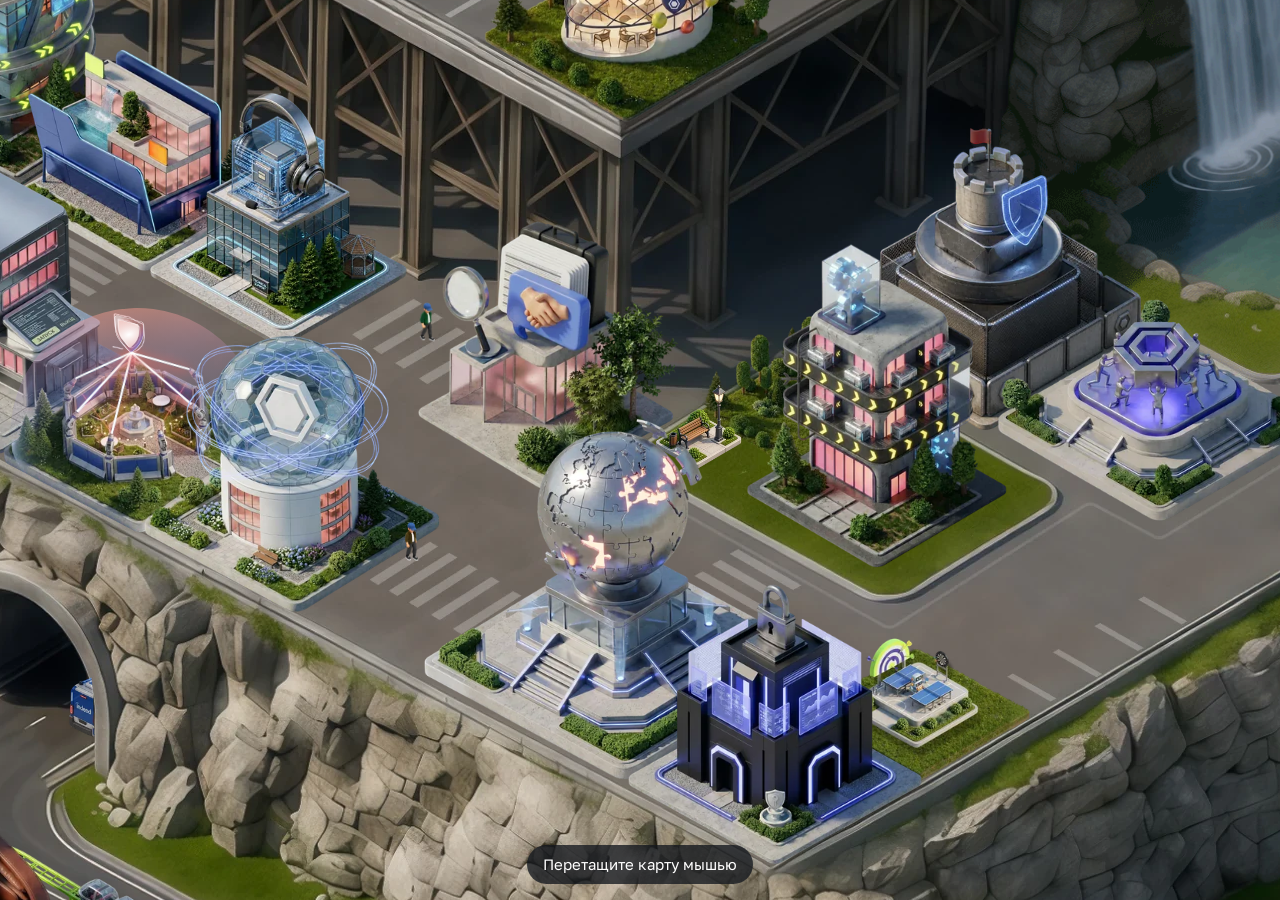
==== commit 2090e1a4: "Описания домиков: без точек в конце, новые «Найти», кнопки у Мэрии, Библиотеки и КиберМаркета" ====
--- a/index.html
+++ b/index.html
@@ -6,7 +6,7 @@
   <title>Город CrossTech - интерактивная карта</title>
   <meta name="description" content="Интерактивная карта кибергорода CrossTech: здания отделов, машины, жители.">
   <meta name="theme-color" content="#6f8f2e">
-  <link rel="stylesheet" href="css/city.css?v=20261022k">
+  <link rel="stylesheet" href="css/city.css?v=20261023a">
 </head>
 <body>
 
@@ -24,9 +24,9 @@
       <div class="ctc-sizer">
         <div class="ctc-stage" role="group" aria-label="Карта города">
           <img class="ctc-bg" alt="" width="3029" height="2274" fetchpriority="high"
-               src="assets/map/city-bg-small.webp?v=20261022k"
-               data-src-small="assets/map/city-bg-small.webp?v=20261022k"
-               data-src-full="assets/map/city-bg.webp?v=20261022k">
+               src="assets/map/city-bg-small.webp?v=20261023a"
+               data-src-small="assets/map/city-bg-small.webp?v=20261023a"
+               data-src-full="assets/map/city-bg.webp?v=20261023a">
           <div class="ctc-world"></div>
           <div class="ctc-clouds" aria-hidden="true"></div>
         </div>
@@ -58,9 +58,9 @@
     </div>
   </dialog>
 
-  <script src="js/links.js?v=20261022k"></script>
-  <script src="js/config.js?v=20261022k"></script>
-  <script src="js/scene-data.js?v=20261022k"></script>
-  <script src="js/city.js?v=20261022k"></script>
+  <script src="js/links.js?v=20261023a"></script>
+  <script src="js/config.js?v=20261023a"></script>
+  <script src="js/scene-data.js?v=20261023a"></script>
+  <script src="js/city.js?v=20261023a"></script>
 </body>
 </html>
